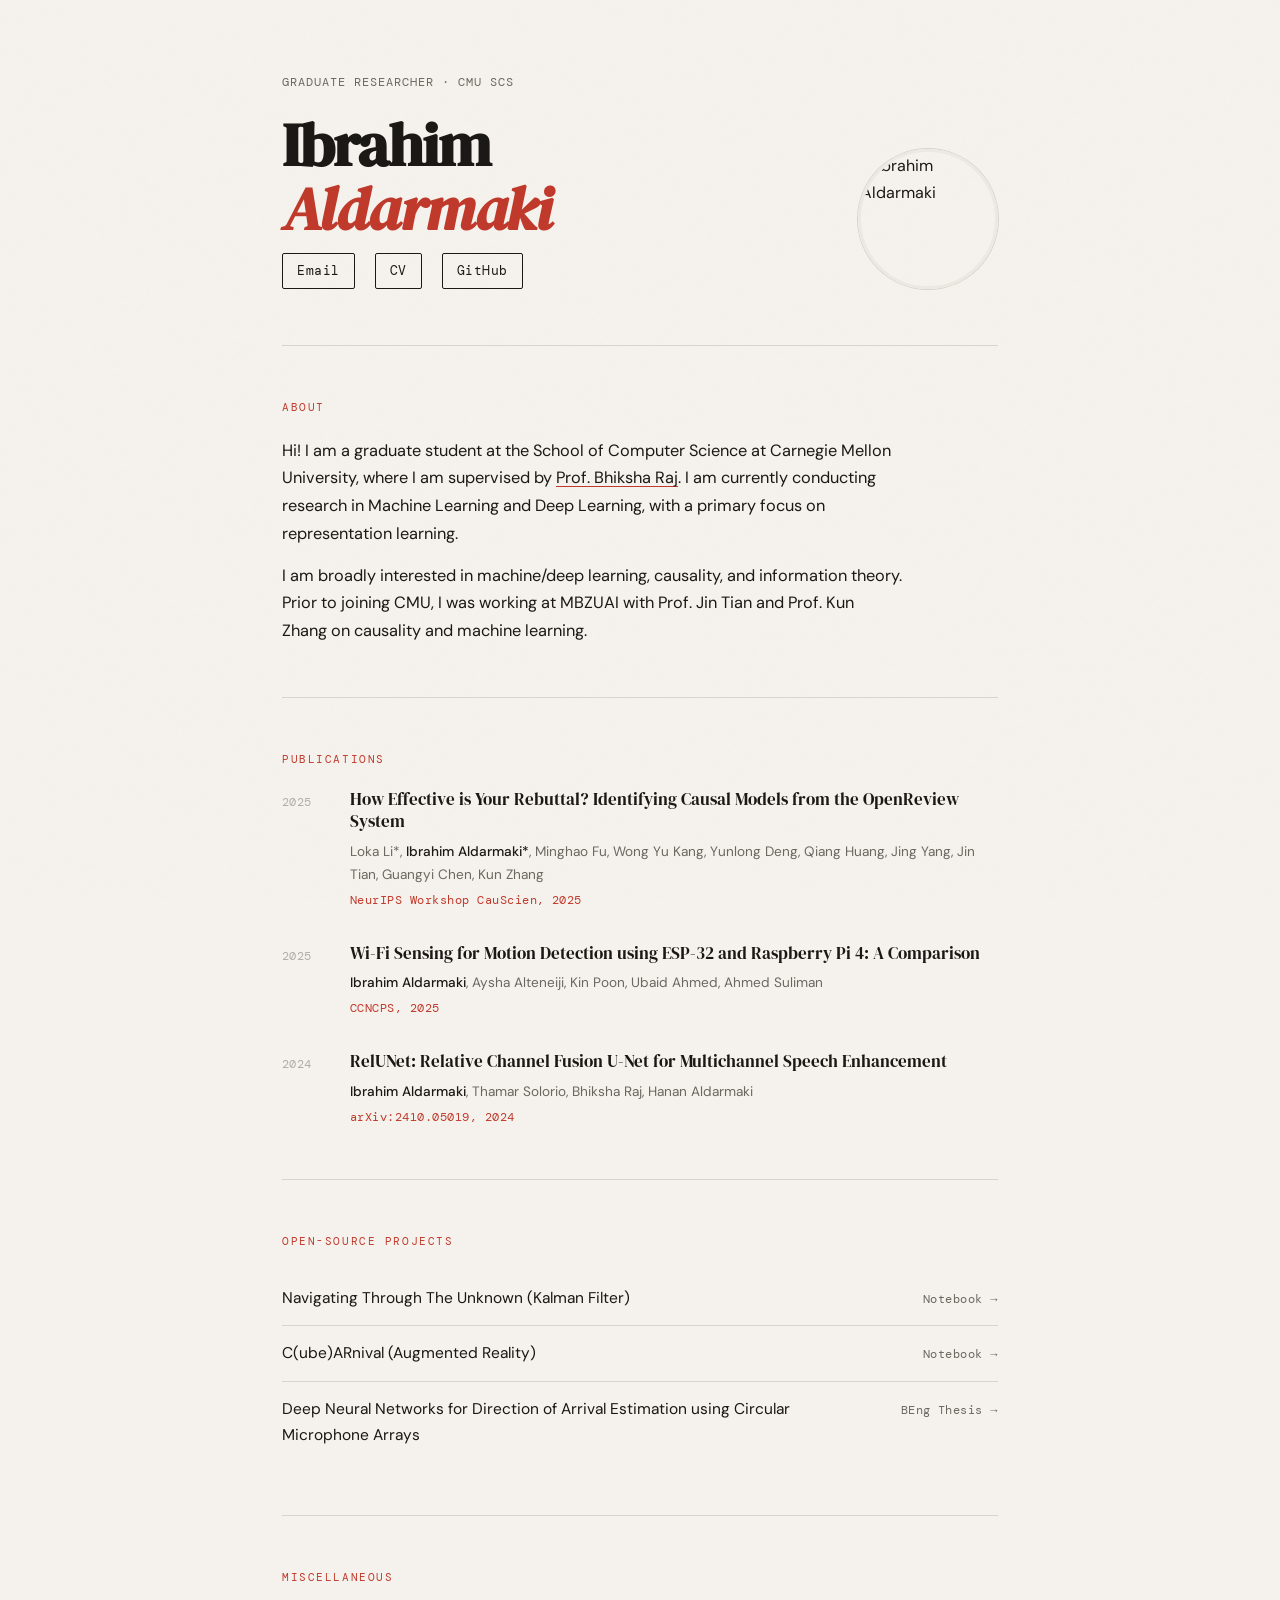
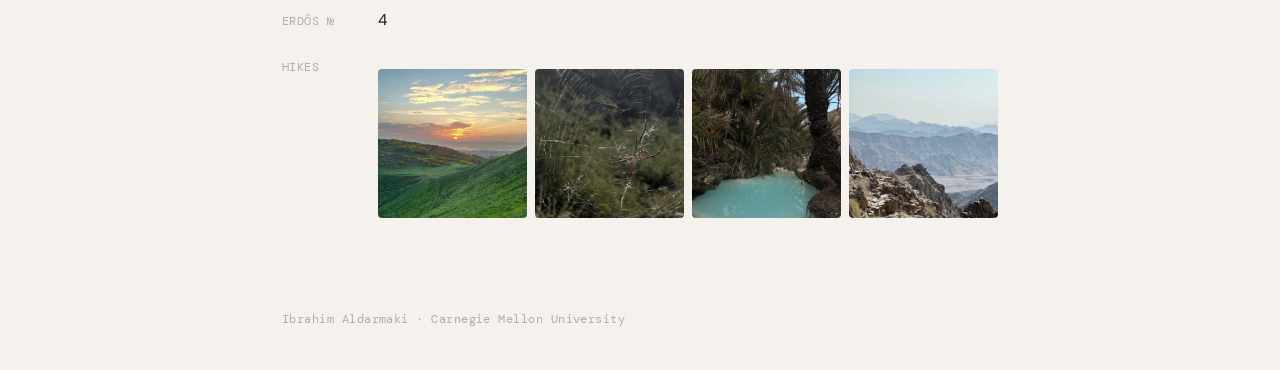
==== index.html @ c73aeee2 "Create index.html" ====
<!DOCTYPE html>
<html lang="en">
<head>
  <meta charset="UTF-8">
  <meta name="viewport" content="width=device-width, initial-scale=1.0">
  <title>Ibrahim Aldarmaki — ML Researcher at CMU</title>
  <meta name="description" content="Ibrahim Aldarmaki is a graduate student at Carnegie Mellon University's School of Computer Science, researching machine learning, representation learning, and causality.">
  <meta name="keywords" content="Ibrahim Aldarmaki, CMU, Carnegie Mellon, machine learning, deep learning, representation learning, causality">
  <meta property="og:title" content="Ibrahim Aldarmaki — ML Researcher at CMU">
  <meta property="og:description" content="Graduate student at CMU SCS researching machine learning and causality.">
  <link rel="preconnect" href="https://fonts.googleapis.com">
  <link rel="preconnect" href="https://fonts.gstatic.com" crossorigin>
  <link href="https://fonts.googleapis.com/css2?family=DM+Serif+Display:ital@0;1&family=DM+Mono:wght@400;500&family=DM+Sans:wght@300;400;500&display=swap" rel="stylesheet">
  <style>
    :root {
      --ink: #1a1814;
      --ink-muted: #6b6760;
      --ink-faint: #b0ada8;
      --paper: #f5f2ed;
      --paper-warm: #ede9e2;
      --accent: #c0392b;
      --accent-soft: #e8d5d3;
      --rule: #d8d4ce;
      --serif: 'DM Serif Display', Georgia, serif;
      --sans: 'DM Sans', sans-serif;
      --mono: 'DM Mono', monospace;
    }

    *, *::before, *::after { box-sizing: border-box; margin: 0; padding: 0; }

    html { scroll-behavior: smooth; }

    body {
      background: var(--paper);
      color: var(--ink);
      font-family: var(--sans);
      font-size: 16px;
      line-height: 1.7;
      min-height: 100vh;
    }

    /* Grain overlay */
    body::before {
      content: '';
      position: fixed;
      inset: 0;
      background-image: url("data:image/svg+xml,%3Csvg viewBox='0 0 256 256' xmlns='http://www.w3.org/2000/svg'%3E%3Cfilter id='noise'%3E%3CfeTurbulence type='fractalNoise' baseFrequency='0.9' numOctaves='4' stitchTiles='stitch'/%3E%3C/filter%3E%3Crect width='100%25' height='100%25' filter='url(%23noise)' opacity='0.04'/%3E%3C/svg%3E");
      pointer-events: none;
      z-index: 999;
      opacity: 0.4;
    }

    /* Layout */
    .page {
      max-width: 780px;
      margin: 0 auto;
      padding: 0 32px;
    }

    /* Header */
    header {
      padding: 72px 0 56px;
      display: grid;
      grid-template-columns: 1fr auto;
      gap: 48px;
      align-items: end;
      border-bottom: 1px solid var(--rule);
      animation: fadeUp 0.7s ease both;
    }

    .header-text {}

    .name {
      font-family: var(--serif);
      font-size: clamp(2.6rem, 5vw, 3.8rem);
      line-height: 1.05;
      letter-spacing: -0.02em;
      color: var(--ink);
      margin-bottom: 12px;
    }

    .name em {
      font-style: italic;
      color: var(--accent);
    }

    .tagline {
      font-family: var(--mono);
      font-size: 0.78rem;
      color: var(--ink-muted);
      letter-spacing: 0.08em;
      text-transform: uppercase;
      margin-bottom: 20px;
    }

    .header-links {
      display: flex;
      gap: 20px;
      flex-wrap: wrap;
    }

    .header-links a {
      font-family: var(--mono);
      font-size: 0.8rem;
      color: var(--ink);
      text-decoration: none;
      letter-spacing: 0.04em;
      padding: 6px 14px;
      border: 1px solid var(--ink);
      border-radius: 2px;
      transition: background 0.18s, color 0.18s;
    }

    .header-links a:hover {
      background: var(--ink);
      color: var(--paper);
    }

    .avatar-wrap {
      width: 140px;
      flex-shrink: 0;
    }

    .avatar-wrap img {
      width: 140px;
      height: 140px;
      object-fit: cover;
      border-radius: 50%;
      filter: grayscale(15%);
      border: 3px solid var(--paper-warm);
      box-shadow: 0 0 0 1px var(--rule);
      display: block;
    }

    /* Sections */
    section {
      padding: 52px 0;
      border-bottom: 1px solid var(--rule);
      animation: fadeUp 0.7s ease both;
    }

    section:last-of-type { border-bottom: none; }

    .section-label {
      font-family: var(--mono);
      font-size: 0.7rem;
      letter-spacing: 0.14em;
      text-transform: uppercase;
      color: var(--accent);
      margin-bottom: 20px;
    }

    /* About */
    .about-text {
      font-size: 1.02rem;
      color: var(--ink);
      max-width: 620px;
    }

    .about-text p { margin-bottom: 14px; }
    .about-text p:last-child { margin-bottom: 0; }

    .about-text a {
      color: var(--ink);
      text-decoration: underline;
      text-decoration-color: var(--accent);
      text-underline-offset: 3px;
      transition: color 0.15s;
    }
    .about-text a:hover { color: var(--accent); }

    /* Publications */
    .pub-list { display: flex; flex-direction: column; gap: 32px; }

    .pub {
      display: grid;
      grid-template-columns: 48px 1fr;
      gap: 0 20px;
    }

    .pub-year {
      font-family: var(--mono);
      font-size: 0.72rem;
      color: var(--ink-faint);
      padding-top: 4px;
      letter-spacing: 0.04em;
    }

    .pub-body {}

    .pub-title {
      font-family: var(--serif);
      font-size: 1.05rem;
      line-height: 1.35;
      color: var(--ink);
      margin-bottom: 6px;
    }

    .pub-authors {
      font-size: 0.85rem;
      color: var(--ink-muted);
      margin-bottom: 4px;
    }

    .pub-authors strong {
      color: var(--ink);
      font-weight: 500;
    }

    .pub-venue {
      font-family: var(--mono);
      font-size: 0.75rem;
      color: var(--accent);
      letter-spacing: 0.04em;
    }

    /* Projects */
    .project-list { display: flex; flex-direction: column; gap: 0; }

    .project-item {
      display: flex;
      justify-content: space-between;
      align-items: baseline;
      gap: 24px;
      padding: 14px 0;
      border-bottom: 1px solid var(--rule);
    }

    .project-item:last-child { border-bottom: none; }

    .project-name {
      font-size: 0.97rem;
      color: var(--ink);
    }

    .project-link {
      font-family: var(--mono);
      font-size: 0.75rem;
      color: var(--ink-muted);
      text-decoration: none;
      letter-spacing: 0.04em;
      white-space: nowrap;
      transition: color 0.15s;
    }

    .project-link:hover { color: var(--accent); }

    /* Misc */
    .misc-body {
      display: flex;
      flex-direction: column;
      gap: 24px;
    }

    .misc-item {
      display: flex;
      gap: 16px;
      align-items: baseline;
    }

    .misc-key {
      font-family: var(--mono);
      font-size: 0.75rem;
      color: var(--ink-faint);
      letter-spacing: 0.04em;
      text-transform: uppercase;
      min-width: 80px;
      flex-shrink: 0;
    }

    .misc-val {
      font-size: 0.97rem;
      color: var(--ink);
    }

    /* Hike photos */
    .hike-grid {
      display: grid;
      grid-template-columns: repeat(4, 1fr);
      gap: 8px;
      margin-top: 12px;
    }

    .hike-grid img {
      width: 100%;
      aspect-ratio: 1;
      object-fit: cover;
      border-radius: 4px;
      filter: grayscale(20%);
      transition: filter 0.25s, transform 0.25s;
    }

    .hike-grid img:hover {
      filter: grayscale(0%);
      transform: scale(1.03);
    }

    /* Footer */
    footer {
      padding: 40px 0;
      font-family: var(--mono);
      font-size: 0.72rem;
      color: var(--ink-faint);
      letter-spacing: 0.04em;
    }

    /* Animation */
    @keyframes fadeUp {
      from { opacity: 0; transform: translateY(18px); }
      to   { opacity: 1; transform: translateY(0); }
    }

    section:nth-child(2) { animation-delay: 0.05s; }
    section:nth-child(3) { animation-delay: 0.1s; }
    section:nth-child(4) { animation-delay: 0.15s; }
    section:nth-child(5) { animation-delay: 0.2s; }

    @media (max-width: 560px) {
      header { grid-template-columns: 1fr; gap: 28px; }
      .avatar-wrap { order: -1; }
      .avatar-wrap img { width: 100px; height: 100px; }
      .hike-grid { grid-template-columns: repeat(2, 1fr); }
      .pub { grid-template-columns: 1fr; }
      .pub-year { margin-bottom: 4px; }
    }
  </style>
</head>
<body>
  <div class="page">

    <header>
      <div class="header-text">
        <p class="tagline">Graduate Researcher · CMU SCS</p>
        <h1 class="name">Ibrahim<br><em>Aldarmaki</em></h1>
        <nav class="header-links">
          <a href="mailto:ibrahim.m.aldarmaki@outlook.com">Email</a>
          <a href="files/CV_Ibrahim_Aldarmaki.pdf">CV</a>
          <a href="https://github.com/i-aldarmaki">GitHub</a>
        </nav>
      </div>
      <div class="avatar-wrap">
        <img src="https://github.com/i-aldarmaki/personal_website/assets/139388233/578ae050-a75a-4e30-b461-1c596d8584a2" alt="Ibrahim Aldarmaki">
      </div>
    </header>

    <section>
      <p class="section-label">About</p>
      <div class="about-text">
        <p>Hi! I am a graduate student at the School of Computer Science at Carnegie Mellon University, where I am supervised by <a href="https://cmu-mlsp.github.io/team/bhiksha_raj">Prof. Bhiksha Raj</a>. I am currently conducting research in Machine Learning and Deep Learning, with a primary focus on representation learning.</p>
        <p>I am broadly interested in machine/deep learning, causality, and information theory. Prior to joining CMU, I was working at MBZUAI with Prof. Jin Tian and Prof. Kun Zhang on causality and machine learning.</p>
      </div>
    </section>

    <section>
      <p class="section-label">Publications</p>
      <div class="pub-list">

        <div class="pub">
          <span class="pub-year">2025</span>
          <div class="pub-body">
            <p class="pub-title">How Effective is Your Rebuttal? Identifying Causal Models from the OpenReview System</p>
            <p class="pub-authors">Loka Li*, <strong>Ibrahim Aldarmaki*</strong>, Minghao Fu, Wong Yu Kang, Yunlong Deng, Qiang Huang, Jing Yang, Jin Tian, Guangyi Chen, Kun Zhang</p>
            <p class="pub-venue">NeurIPS Workshop CauScien, 2025</p>
          </div>
        </div>

        <div class="pub">
          <span class="pub-year">2025</span>
          <div class="pub-body">
            <p class="pub-title">Wi-Fi Sensing for Motion Detection using ESP-32 and Raspberry Pi 4: A Comparison</p>
            <p class="pub-authors"><strong>Ibrahim Aldarmaki</strong>, Aysha Alteneiji, Kin Poon, Ubaid Ahmed, Ahmed Suliman</p>
            <p class="pub-venue">CCNCPS, 2025</p>
          </div>
        </div>

        <div class="pub">
          <span class="pub-year">2024</span>
          <div class="pub-body">
            <p class="pub-title">RelUNet: Relative Channel Fusion U-Net for Multichannel Speech Enhancement</p>
            <p class="pub-authors"><strong>Ibrahim Aldarmaki</strong>, Thamar Solorio, Bhiksha Raj, Hanan Aldarmaki</p>
            <p class="pub-venue">arXiv:2410.05019, 2024</p>
          </div>
        </div>

      </div>
    </section>

    <section>
      <p class="section-label">Open-Source Projects</p>
      <div class="project-list">
        <div class="project-item">
          <span class="project-name">Navigating Through The Unknown (Kalman Filter)</span>
          <a class="project-link" href="https://github.com/i-aldarmaki/Navigating-Through-the-Unknown/blob/main/Navigating_Through_The_Unknown.ipynb">Notebook →</a>
        </div>
        <div class="project-item">
          <span class="project-name">C(ube)ARnival (Augmented Reality)</span>
          <a class="project-link" href="https://github.com/i-aldarmaki/CubeARnival/blob/main/CubeARnival_chessboard.ipynb">Notebook →</a>
        </div>
        <div class="project-item">
          <span class="project-name">Deep Neural Networks for Direction of Arrival Estimation using Circular Microphone Arrays</span>
          <a class="project-link" href="files/BEng_Thesis_Ibrahim_Aldarmaki.pdf">BEng Thesis →</a>
        </div>
      </div>
    </section>

    <section>
      <p class="section-label">Miscellaneous</p>
      <div class="misc-body">
        <div class="misc-item">
          <span class="misc-key">Erdős №</span>
          <span class="misc-val">4</span>
        </div>
        <div class="misc-item" style="align-items: flex-start;">
          <span class="misc-key">Hikes</span>
          <div class="hike-grid" style="flex:1">
            <img src="files/images/hike_4.jpg" alt="Hike photo">
            <img src="files/images/hike_3.jpg" alt="Hike photo">
            <img src="files/images/hike_2.jpg" alt="Hike photo">
            <img src="files/images/hike_1.jpg" alt="Hike photo">
          </div>
        </div>
      </div>
    </section>

    <footer>
      Ibrahim Aldarmaki · Carnegie Mellon University
    </footer>

  </div>
</body>
</html>
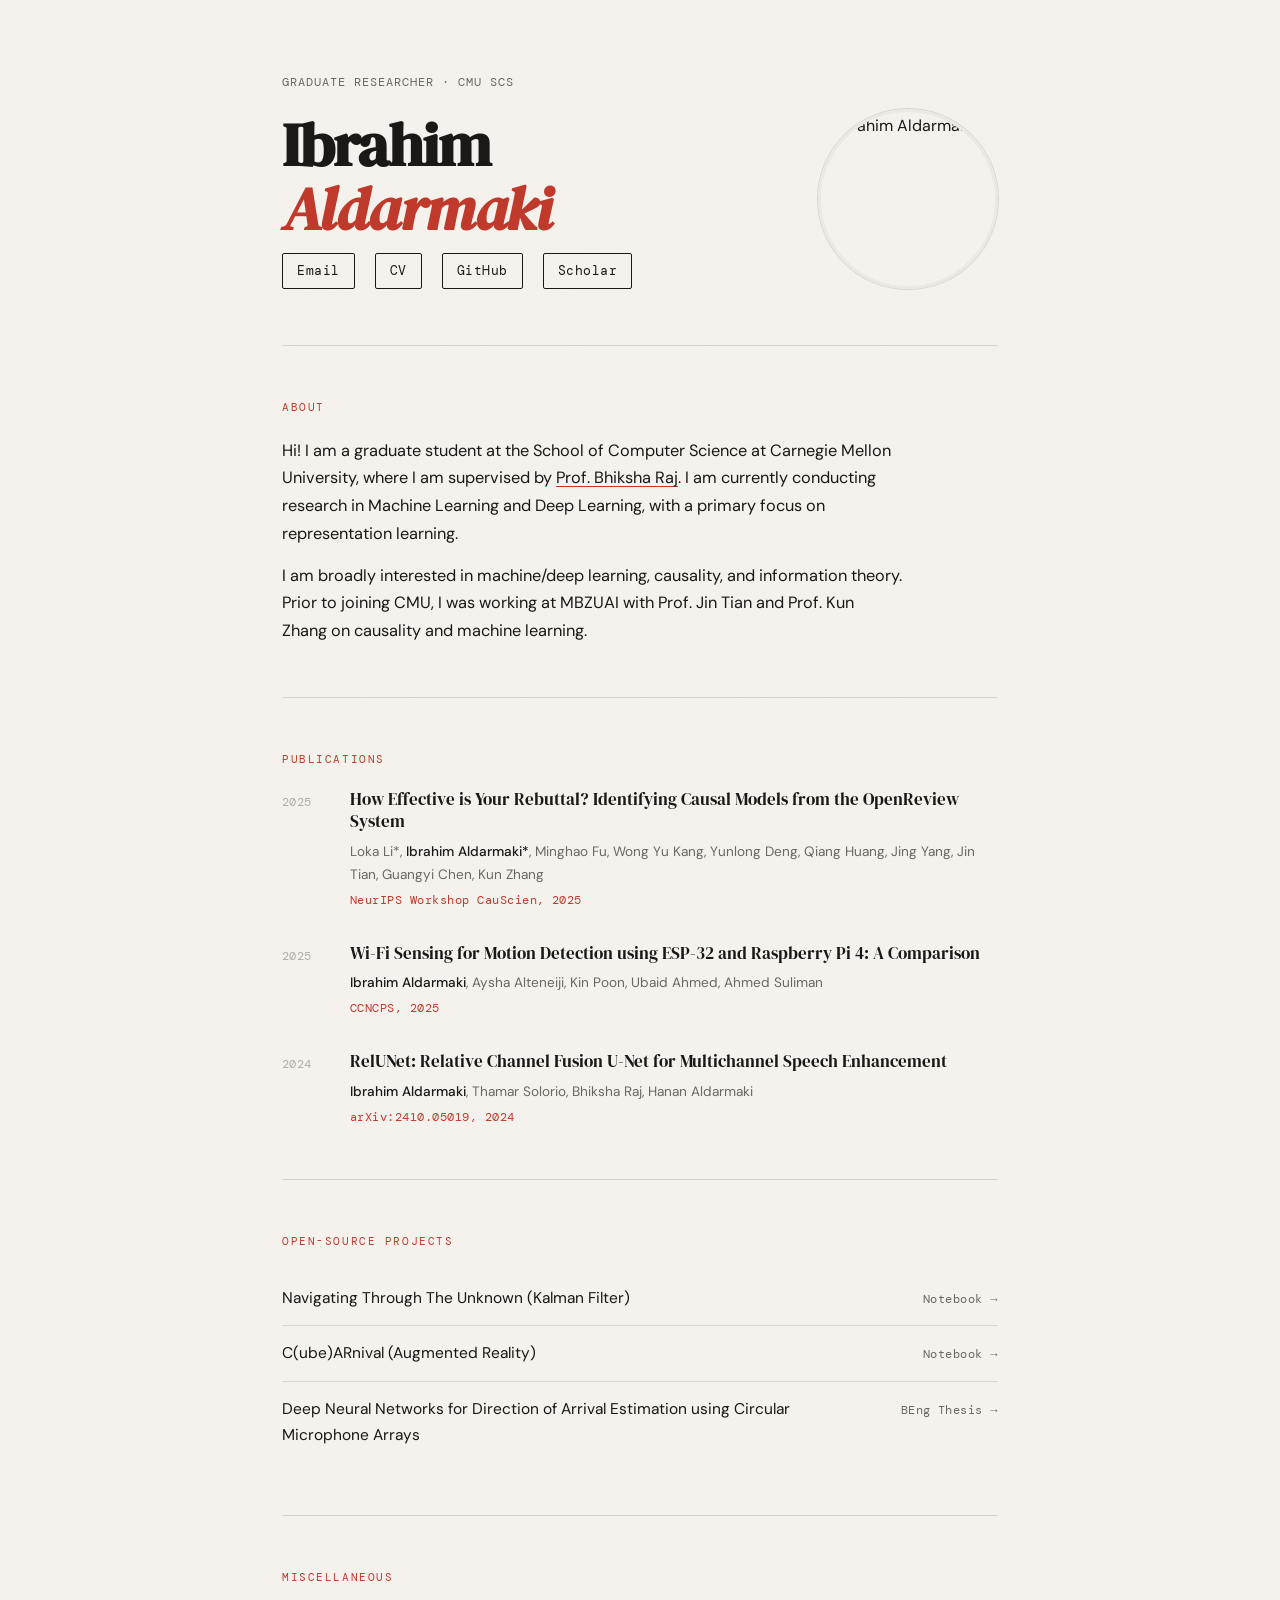
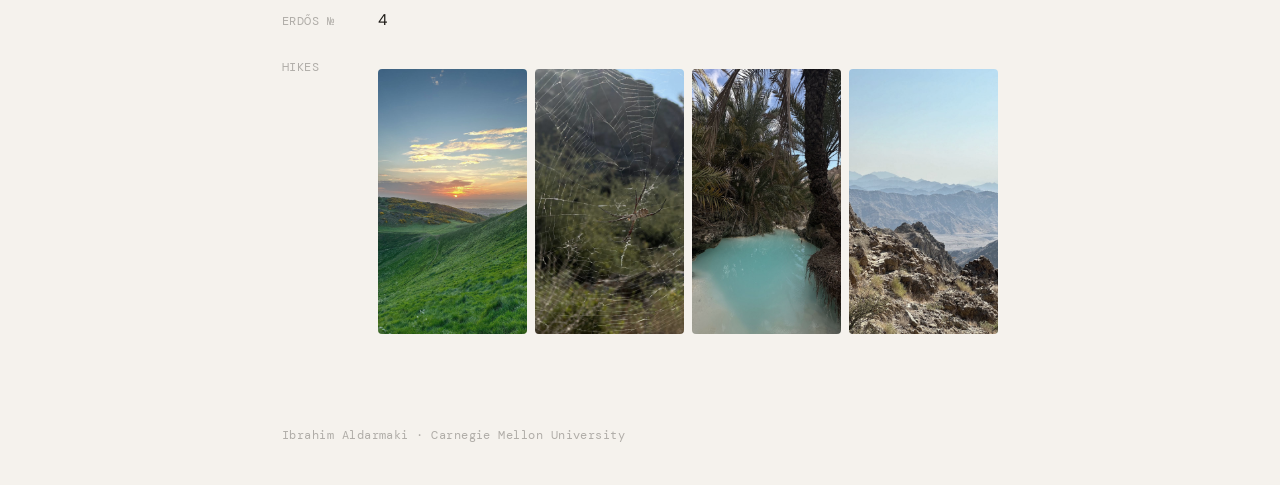
==== commit 6aa00f29: "Update index.html" ====
--- a/index.html
+++ b/index.html
@@ -117,13 +117,13 @@
     }
 
     .avatar-wrap {
-      width: 140px;
+      width: 180px;
       flex-shrink: 0;
     }
 
     .avatar-wrap img {
-      width: 140px;
-      height: 140px;
+      width: 180px;
+      height: 180px;
       object-fit: cover;
       border-radius: 50%;
       filter: grayscale(15%);
@@ -283,7 +283,7 @@
 
     .hike-grid img {
       width: 100%;
-      aspect-ratio: 1;
+      aspect-ratio: 9 / 16;
       object-fit: cover;
       border-radius: 4px;
       filter: grayscale(20%);
@@ -318,7 +318,7 @@
     @media (max-width: 560px) {
       header { grid-template-columns: 1fr; gap: 28px; }
       .avatar-wrap { order: -1; }
-      .avatar-wrap img { width: 100px; height: 100px; }
+      .avatar-wrap img { width: 120px; height: 120px; }
       .hike-grid { grid-template-columns: repeat(2, 1fr); }
       .pub { grid-template-columns: 1fr; }
       .pub-year { margin-bottom: 4px; }
@@ -336,6 +336,7 @@
           <a href="mailto:ibrahim.m.aldarmaki@outlook.com">Email</a>
           <a href="files/CV_Ibrahim_Aldarmaki.pdf">CV</a>
           <a href="https://github.com/i-aldarmaki">GitHub</a>
+          <a href="https://scholar.google.com/citations?user=i-aldarmaki" target="_blank">Scholar</a>
         </nav>
       </div>
       <div class="avatar-wrap">
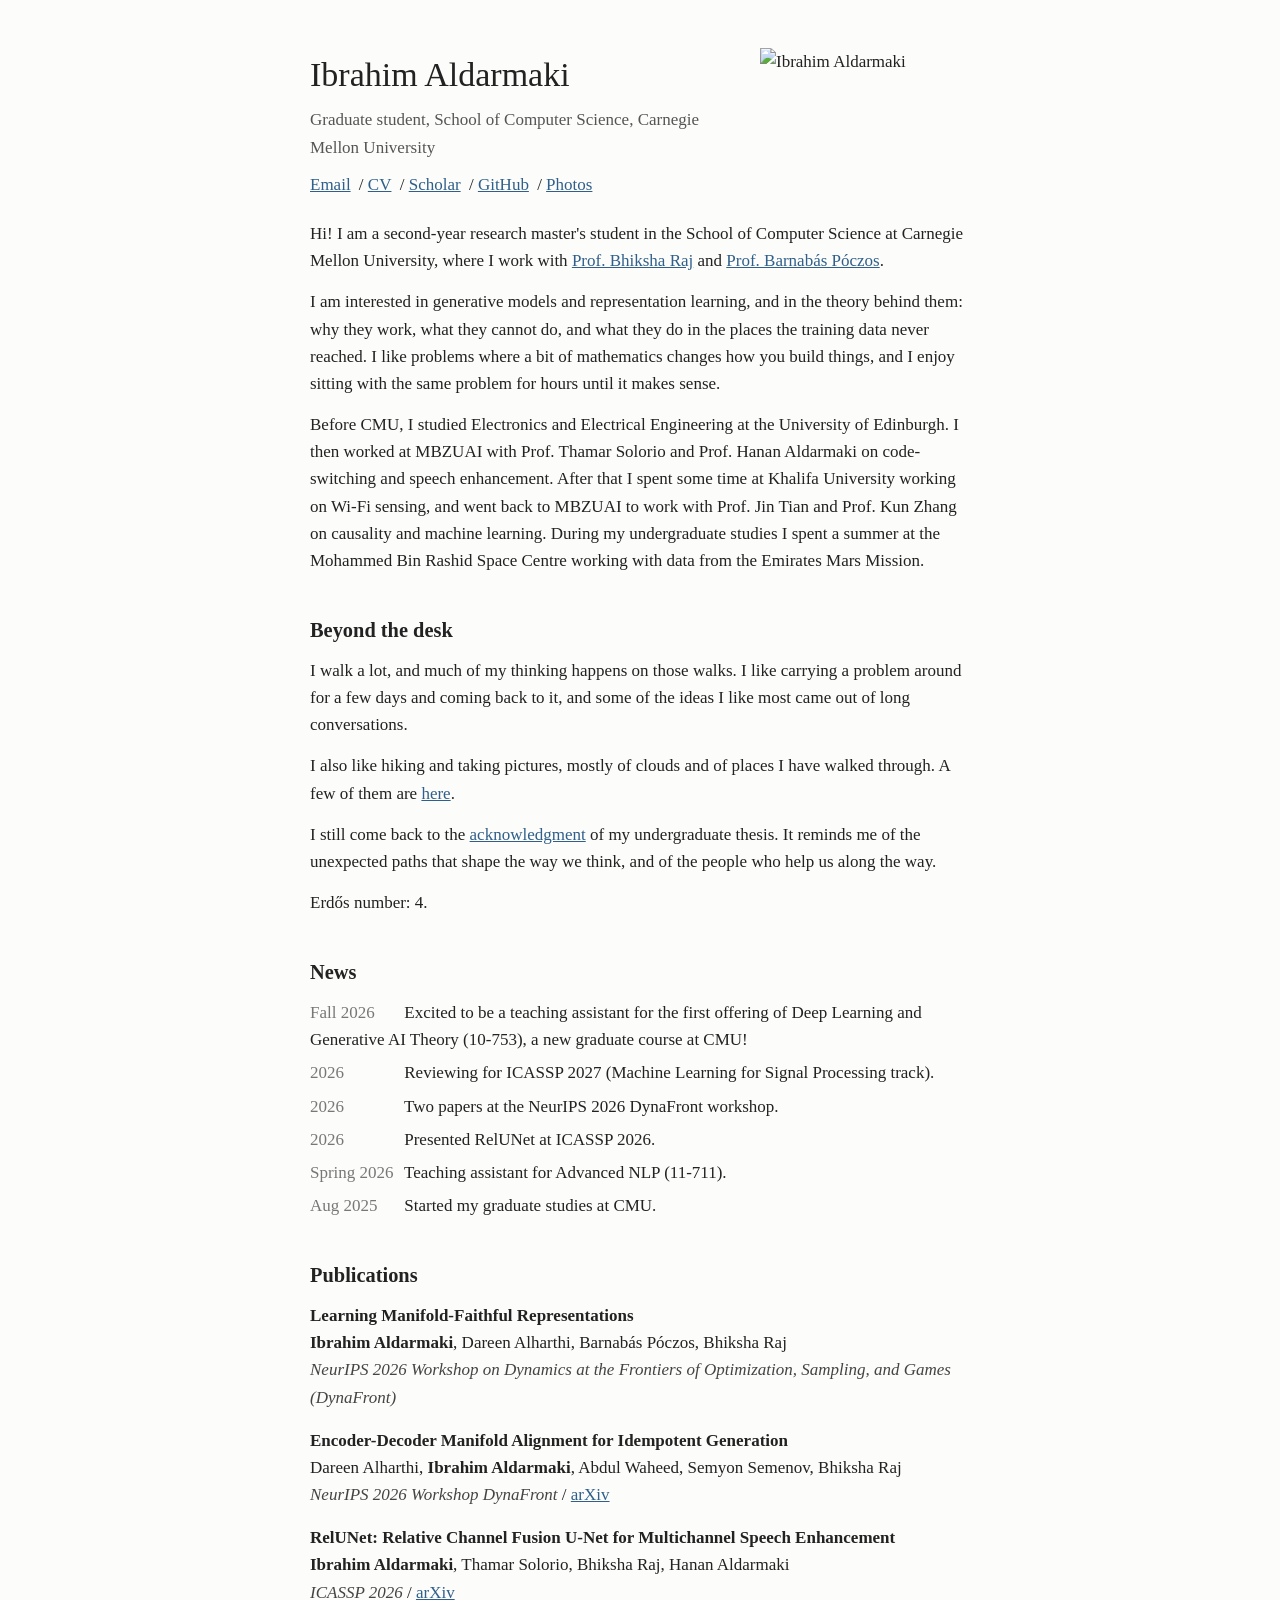
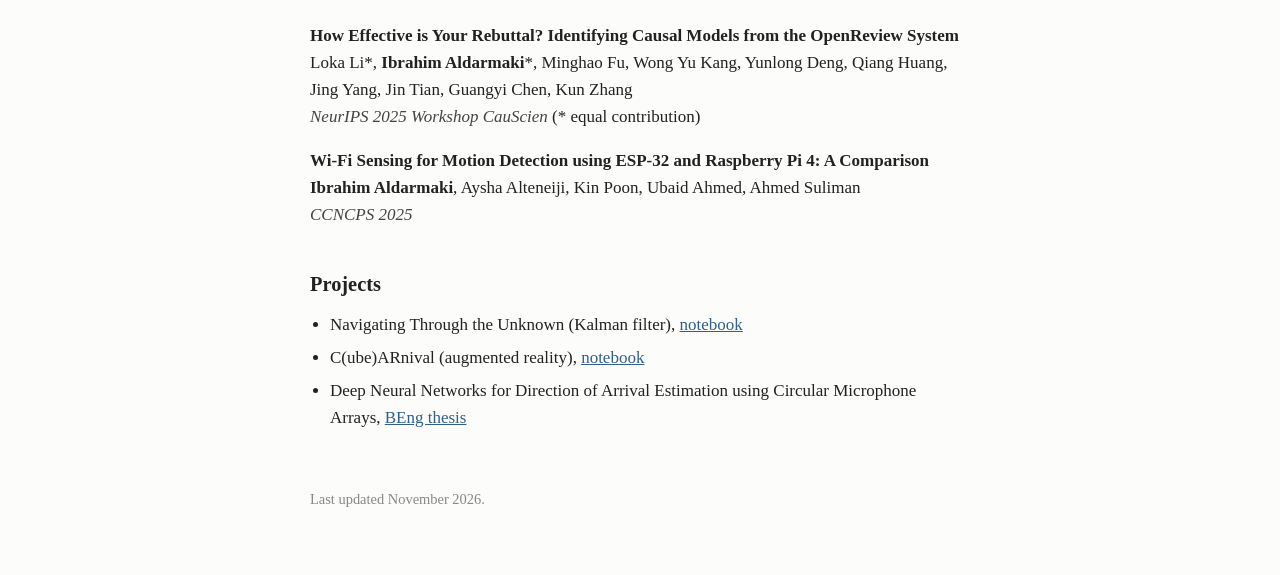
==== commit fd6b48f2: "Add files via upload" ====
--- a/index.html
+++ b/index.html
@@ -3,430 +3,117 @@
 <head>
   <meta charset="UTF-8">
   <meta name="viewport" content="width=device-width, initial-scale=1.0">
-  <title>Ibrahim Aldarmaki — ML Researcher at CMU</title>
-  <meta name="description" content="Ibrahim Aldarmaki is a graduate student at Carnegie Mellon University's School of Computer Science, researching machine learning, representation learning, and causality.">
-  <meta name="keywords" content="Ibrahim Aldarmaki, CMU, Carnegie Mellon, machine learning, deep learning, representation learning, causality">
-  <meta property="og:title" content="Ibrahim Aldarmaki — ML Researcher at CMU">
-  <meta property="og:description" content="Graduate student at CMU SCS researching machine learning and causality.">
-  <link rel="preconnect" href="https://fonts.googleapis.com">
-  <link rel="preconnect" href="https://fonts.gstatic.com" crossorigin>
-  <link href="https://fonts.googleapis.com/css2?family=DM+Serif+Display:ital@0;1&family=DM+Mono:wght@400;500&family=DM+Sans:wght@300;400;500&display=swap" rel="stylesheet">
-  <style>
-    :root {
-      --ink: #1a1814;
-      --ink-muted: #6b6760;
-      --ink-faint: #b0ada8;
-      --paper: #f5f2ed;
-      --paper-warm: #ede9e2;
-      --accent: #c0392b;
-      --accent-soft: #e8d5d3;
-      --rule: #d8d4ce;
-      --serif: 'DM Serif Display', Georgia, serif;
-      --sans: 'DM Sans', sans-serif;
-      --mono: 'DM Mono', monospace;
-    }
-
-    *, *::before, *::after { box-sizing: border-box; margin: 0; padding: 0; }
-
-    html { scroll-behavior: smooth; }
-
-    body {
-      background: var(--paper);
-      color: var(--ink);
-      font-family: var(--sans);
-      font-size: 16px;
-      line-height: 1.7;
-      min-height: 100vh;
-    }
-
-    /* Grain overlay */
-    body::before {
-      content: '';
-      position: fixed;
-      inset: 0;
-      background-image: url("data:image/svg+xml,%3Csvg viewBox='0 0 256 256' xmlns='http://www.w3.org/2000/svg'%3E%3Cfilter id='noise'%3E%3CfeTurbulence type='fractalNoise' baseFrequency='0.9' numOctaves='4' stitchTiles='stitch'/%3E%3C/filter%3E%3Crect width='100%25' height='100%25' filter='url(%23noise)' opacity='0.04'/%3E%3C/svg%3E");
-      pointer-events: none;
-      z-index: 999;
-      opacity: 0.4;
-    }
-
-    /* Layout */
-    .page {
-      max-width: 780px;
-      margin: 0 auto;
-      padding: 0 32px;
-    }
-
-    /* Header */
-    header {
-      padding: 72px 0 56px;
-      display: grid;
-      grid-template-columns: 1fr auto;
-      gap: 48px;
-      align-items: end;
-      border-bottom: 1px solid var(--rule);
-      animation: fadeUp 0.7s ease both;
-    }
-
-    .header-text {}
-
-    .name {
-      font-family: var(--serif);
-      font-size: clamp(2.6rem, 5vw, 3.8rem);
-      line-height: 1.05;
-      letter-spacing: -0.02em;
-      color: var(--ink);
-      margin-bottom: 12px;
-    }
-
-    .name em {
-      font-style: italic;
-      color: var(--accent);
-    }
-
-    .tagline {
-      font-family: var(--mono);
-      font-size: 0.78rem;
-      color: var(--ink-muted);
-      letter-spacing: 0.08em;
-      text-transform: uppercase;
-      margin-bottom: 20px;
-    }
-
-    .header-links {
-      display: flex;
-      gap: 20px;
-      flex-wrap: wrap;
-    }
-
-    .header-links a {
-      font-family: var(--mono);
-      font-size: 0.8rem;
-      color: var(--ink);
-      text-decoration: none;
-      letter-spacing: 0.04em;
-      padding: 6px 14px;
-      border: 1px solid var(--ink);
-      border-radius: 2px;
-      transition: background 0.18s, color 0.18s;
-    }
-
-    .header-links a:hover {
-      background: var(--ink);
-      color: var(--paper);
-    }
-
-    .avatar-wrap {
-      width: 180px;
-      flex-shrink: 0;
-    }
-
-    .avatar-wrap img {
-      width: 180px;
-      height: 180px;
-      object-fit: cover;
-      border-radius: 50%;
-      filter: grayscale(15%);
-      border: 3px solid var(--paper-warm);
-      box-shadow: 0 0 0 1px var(--rule);
-      display: block;
-    }
-
-    /* Sections */
-    section {
-      padding: 52px 0;
-      border-bottom: 1px solid var(--rule);
-      animation: fadeUp 0.7s ease both;
-    }
-
-    section:last-of-type { border-bottom: none; }
-
-    .section-label {
-      font-family: var(--mono);
-      font-size: 0.7rem;
-      letter-spacing: 0.14em;
-      text-transform: uppercase;
-      color: var(--accent);
-      margin-bottom: 20px;
-    }
-
-    /* About */
-    .about-text {
-      font-size: 1.02rem;
-      color: var(--ink);
-      max-width: 620px;
-    }
-
-    .about-text p { margin-bottom: 14px; }
-    .about-text p:last-child { margin-bottom: 0; }
-
-    .about-text a {
-      color: var(--ink);
-      text-decoration: underline;
-      text-decoration-color: var(--accent);
-      text-underline-offset: 3px;
-      transition: color 0.15s;
-    }
-    .about-text a:hover { color: var(--accent); }
-
-    /* Publications */
-    .pub-list { display: flex; flex-direction: column; gap: 32px; }
-
-    .pub {
-      display: grid;
-      grid-template-columns: 48px 1fr;
-      gap: 0 20px;
-    }
-
-    .pub-year {
-      font-family: var(--mono);
-      font-size: 0.72rem;
-      color: var(--ink-faint);
-      padding-top: 4px;
-      letter-spacing: 0.04em;
-    }
-
-    .pub-body {}
-
-    .pub-title {
-      font-family: var(--serif);
-      font-size: 1.05rem;
-      line-height: 1.35;
-      color: var(--ink);
-      margin-bottom: 6px;
-    }
-
-    .pub-authors {
-      font-size: 0.85rem;
-      color: var(--ink-muted);
-      margin-bottom: 4px;
-    }
-
-    .pub-authors strong {
-      color: var(--ink);
-      font-weight: 500;
-    }
-
-    .pub-venue {
-      font-family: var(--mono);
-      font-size: 0.75rem;
-      color: var(--accent);
-      letter-spacing: 0.04em;
-    }
-
-    /* Projects */
-    .project-list { display: flex; flex-direction: column; gap: 0; }
-
-    .project-item {
-      display: flex;
-      justify-content: space-between;
-      align-items: baseline;
-      gap: 24px;
-      padding: 14px 0;
-      border-bottom: 1px solid var(--rule);
-    }
-
-    .project-item:last-child { border-bottom: none; }
-
-    .project-name {
-      font-size: 0.97rem;
-      color: var(--ink);
-    }
-
-    .project-link {
-      font-family: var(--mono);
-      font-size: 0.75rem;
-      color: var(--ink-muted);
-      text-decoration: none;
-      letter-spacing: 0.04em;
-      white-space: nowrap;
-      transition: color 0.15s;
-    }
-
-    .project-link:hover { color: var(--accent); }
-
-    /* Misc */
-    .misc-body {
-      display: flex;
-      flex-direction: column;
-      gap: 24px;
-    }
-
-    .misc-item {
-      display: flex;
-      gap: 16px;
-      align-items: baseline;
-    }
-
-    .misc-key {
-      font-family: var(--mono);
-      font-size: 0.75rem;
-      color: var(--ink-faint);
-      letter-spacing: 0.04em;
-      text-transform: uppercase;
-      min-width: 80px;
-      flex-shrink: 0;
-    }
-
-    .misc-val {
-      font-size: 0.97rem;
-      color: var(--ink);
-    }
-
-    /* Hike photos */
-    .hike-grid {
-      display: grid;
-      grid-template-columns: repeat(4, 1fr);
-      gap: 8px;
-      margin-top: 12px;
-    }
-
-    .hike-grid img {
-      width: 100%;
-      aspect-ratio: 9 / 16;
-      object-fit: cover;
-      border-radius: 4px;
-      filter: grayscale(20%);
-      transition: filter 0.25s, transform 0.25s;
-    }
-
-    .hike-grid img:hover {
-      filter: grayscale(0%);
-      transform: scale(1.03);
-    }
-
-    /* Footer */
-    footer {
-      padding: 40px 0;
-      font-family: var(--mono);
-      font-size: 0.72rem;
-      color: var(--ink-faint);
-      letter-spacing: 0.04em;
-    }
-
-    /* Animation */
-    @keyframes fadeUp {
-      from { opacity: 0; transform: translateY(18px); }
-      to   { opacity: 1; transform: translateY(0); }
-    }
-
-    section:nth-child(2) { animation-delay: 0.05s; }
-    section:nth-child(3) { animation-delay: 0.1s; }
-    section:nth-child(4) { animation-delay: 0.15s; }
-    section:nth-child(5) { animation-delay: 0.2s; }
-
-    @media (max-width: 560px) {
-      header { grid-template-columns: 1fr; gap: 28px; }
-      .avatar-wrap { order: -1; }
-      .avatar-wrap img { width: 120px; height: 120px; }
-      .hike-grid { grid-template-columns: repeat(2, 1fr); }
-      .pub { grid-template-columns: 1fr; }
-      .pub-year { margin-bottom: 4px; }
-    }
-  </style>
+  <title>Ibrahim Aldarmaki</title>
+  <meta name="description" content="Ibrahim Aldarmaki, graduate student at Carnegie Mellon University working on generative models and representation learning.">
+  <link rel="stylesheet" href="style.css">
 </head>
 <body>
-  <div class="page">
+<main>
 
-    <header>
-      <div class="header-text">
-        <p class="tagline">Graduate Researcher · CMU SCS</p>
-        <h1 class="name">Ibrahim<br><em>Aldarmaki</em></h1>
-        <nav class="header-links">
-          <a href="mailto:ibrahim.m.aldarmaki@outlook.com">Email</a>
-          <a href="files/CV_Ibrahim_Aldarmaki.pdf">CV</a>
-          <a href="https://github.com/i-aldarmaki">GitHub</a>
-          <a href="https://scholar.google.com/citations?user=i-aldarmaki" target="_blank">Scholar</a>
-        </nav>
-      </div>
-      <div class="avatar-wrap">
-        <img src="https://github.com/i-aldarmaki/personal_website/assets/139388233/578ae050-a75a-4e30-b461-1c596d8584a2" alt="Ibrahim Aldarmaki">
-      </div>
-    </header>
+  <div class="top">
+    <div class="text">
+      <h1>Ibrahim Aldarmaki</h1>
+      <p class="subtitle">Graduate student, School of Computer Science, Carnegie Mellon University</p>
+      <p class="links">
+        <a href="mailto:ibrahim.m.aldarmaki@outlook.com">Email</a> /
+        <a href="files/CV_Ibrahim_Aldarmaki.pdf">CV</a> /
+        <a href="https://scholar.google.com/citations?user=7NfHXYwAAAAJ&amp;hl=en">Scholar</a> /
+        <a href="https://github.com/ialdarmaki">GitHub</a> /
+        <a href="photos.html">Photos</a>
+      </p>
+    </div>
+    <img class="me" src="files/images/profile.png" alt="Ibrahim Aldarmaki">
+  </div>
 
-    <section>
-      <p class="section-label">About</p>
-      <div class="about-text">
-        <p>Hi! I am a graduate student at the School of Computer Science at Carnegie Mellon University, where I am supervised by <a href="https://cmu-mlsp.github.io/team/bhiksha_raj">Prof. Bhiksha Raj</a>. I am currently conducting research in Machine Learning and Deep Learning, with a primary focus on representation learning.</p>
-        <p>I am broadly interested in machine/deep learning, causality, and information theory. Prior to joining CMU, I was working at MBZUAI with Prof. Jin Tian and Prof. Kun Zhang on causality and machine learning.</p>
-      </div>
-    </section>
+  <p>Hi! I am a second-year research master's student in the School of Computer Science at
+  Carnegie Mellon University, where I work with
+  <a href="https://cmu-mlsp.github.io/team/bhiksha_raj">Prof. Bhiksha Raj</a> and
+  <a href="https://www.cs.cmu.edu/~bapoczos/">Prof. Barnab&aacute;s P&oacute;czos</a>.</p>
 
-    <section>
-      <p class="section-label">Publications</p>
-      <div class="pub-list">
+  <p>I am interested in generative models and representation learning, and in the theory
+  behind them: why they work, what they cannot do, and what they do in the places the
+  training data never reached. I like problems where a bit of mathematics changes how you
+  build things, and I enjoy sitting with the same problem for hours until it makes sense.</p>
 
-        <div class="pub">
-          <span class="pub-year">2025</span>
-          <div class="pub-body">
-            <p class="pub-title">How Effective is Your Rebuttal? Identifying Causal Models from the OpenReview System</p>
-            <p class="pub-authors">Loka Li*, <strong>Ibrahim Aldarmaki*</strong>, Minghao Fu, Wong Yu Kang, Yunlong Deng, Qiang Huang, Jing Yang, Jin Tian, Guangyi Chen, Kun Zhang</p>
-            <p class="pub-venue">NeurIPS Workshop CauScien, 2025</p>
-          </div>
-        </div>
+  <p>Before CMU, I studied Electronics and Electrical Engineering at the University of
+  Edinburgh. I then worked at MBZUAI with Prof. Thamar Solorio and Prof. Hanan Aldarmaki on
+  code-switching and speech enhancement. After that I spent some time at Khalifa University
+  working on Wi-Fi sensing, and went back to MBZUAI to work with Prof. Jin Tian and
+  Prof. Kun Zhang on causality and machine learning. During my undergraduate studies I spent
+  a summer at the Mohammed Bin Rashid Space Centre working with data from the Emirates Mars
+  Mission.</p>
 
-        <div class="pub">
-          <span class="pub-year">2025</span>
-          <div class="pub-body">
-            <p class="pub-title">Wi-Fi Sensing for Motion Detection using ESP-32 and Raspberry Pi 4: A Comparison</p>
-            <p class="pub-authors"><strong>Ibrahim Aldarmaki</strong>, Aysha Alteneiji, Kin Poon, Ubaid Ahmed, Ahmed Suliman</p>
-            <p class="pub-venue">CCNCPS, 2025</p>
-          </div>
-        </div>
+  <h2>Beyond the desk</h2>
 
-        <div class="pub">
-          <span class="pub-year">2024</span>
-          <div class="pub-body">
-            <p class="pub-title">RelUNet: Relative Channel Fusion U-Net for Multichannel Speech Enhancement</p>
-            <p class="pub-authors"><strong>Ibrahim Aldarmaki</strong>, Thamar Solorio, Bhiksha Raj, Hanan Aldarmaki</p>
-            <p class="pub-venue">arXiv:2410.05019, 2024</p>
-          </div>
-        </div>
+  <p>I walk a lot, and much of my thinking happens on those walks. I like carrying a
+  problem around for a few days and coming back to it, and some of the ideas I like most
+  came out of long conversations.</p>
 
-      </div>
-    </section>
+  <p>I also like hiking and taking pictures, mostly of clouds and of places I have walked
+  through. A few of them are <a href="photos.html">here</a>.</p>
 
-    <section>
-      <p class="section-label">Open-Source Projects</p>
-      <div class="project-list">
-        <div class="project-item">
-          <span class="project-name">Navigating Through The Unknown (Kalman Filter)</span>
-          <a class="project-link" href="https://github.com/i-aldarmaki/Navigating-Through-the-Unknown/blob/main/Navigating_Through_The_Unknown.ipynb">Notebook →</a>
-        </div>
-        <div class="project-item">
-          <span class="project-name">C(ube)ARnival (Augmented Reality)</span>
-          <a class="project-link" href="https://github.com/i-aldarmaki/CubeARnival/blob/main/CubeARnival_chessboard.ipynb">Notebook →</a>
-        </div>
-        <div class="project-item">
-          <span class="project-name">Deep Neural Networks for Direction of Arrival Estimation using Circular Microphone Arrays</span>
-          <a class="project-link" href="files/BEng_Thesis_Ibrahim_Aldarmaki.pdf">BEng Thesis →</a>
-        </div>
-      </div>
-    </section>
+  <p>I still come back to the <a href="files/thesis_acknowledgment.png">acknowledgment</a> of my
+  undergraduate thesis. It reminds me of the unexpected paths that shape the way we think, and of
+  the people who help us along the way.</p>
 
-    <section>
-      <p class="section-label">Miscellaneous</p>
-      <div class="misc-body">
-        <div class="misc-item">
-          <span class="misc-key">Erdős №</span>
-          <span class="misc-val">4</span>
-        </div>
-        <div class="misc-item" style="align-items: flex-start;">
-          <span class="misc-key">Hikes</span>
-          <div class="hike-grid" style="flex:1">
-            <img src="files/images/hike_4.jpg" alt="Hike photo">
-            <img src="files/images/hike_3.jpg" alt="Hike photo">
-            <img src="files/images/hike_2.jpg" alt="Hike photo">
-            <img src="files/images/hike_1.jpg" alt="Hike photo">
-          </div>
-        </div>
-      </div>
-    </section>
+  <p>Erd&#337;s number: 4.</p>
 
-    <footer>
-      Ibrahim Aldarmaki · Carnegie Mellon University
-    </footer>
+  <h2>News</h2>
+  <ul class="news">
+    <li><span class="when">Fall 2026</span> Excited to be a teaching assistant for the first offering of Deep Learning and Generative AI Theory (10-753), a new graduate course at CMU!</li>
+    <li><span class="when">2026</span> Reviewing for ICASSP 2027 (Machine Learning for Signal Processing track).</li>
+    <li><span class="when">2026</span> Two papers at the NeurIPS 2026 DynaFront workshop.</li>
+    <li><span class="when">2026</span> Presented RelUNet at ICASSP 2026.</li>
+    <li><span class="when">Spring 2026</span> Teaching assistant for Advanced NLP (11-711).</li>
+    <li><span class="when">Aug 2025</span> Started my graduate studies at CMU.</li>
+  </ul>
 
+  <h2>Publications</h2>
+
+  <div class="pub">
+    <span class="title">Learning Manifold-Faithful Representations</span><br>
+    <b>Ibrahim Aldarmaki</b>, Dareen Alharthi, Barnab&aacute;s P&oacute;czos, Bhiksha Raj<br>
+    <span class="venue">NeurIPS 2026 Workshop on Dynamics at the Frontiers of Optimization, Sampling, and Games (DynaFront)</span>
   </div>
+
+  <div class="pub">
+    <span class="title">Encoder-Decoder Manifold Alignment for Idempotent Generation</span><br>
+    Dareen Alharthi, <b>Ibrahim Aldarmaki</b>, Abdul Waheed, Semyon Semenov, Bhiksha Raj<br>
+    <span class="venue">NeurIPS 2026 Workshop DynaFront</span> /
+    <a href="https://arxiv.org/abs/2606.22304">arXiv</a>
+  </div>
+
+  <div class="pub">
+    <span class="title">RelUNet: Relative Channel Fusion U-Net for Multichannel Speech Enhancement</span><br>
+    <b>Ibrahim Aldarmaki</b>, Thamar Solorio, Bhiksha Raj, Hanan Aldarmaki<br>
+    <span class="venue">ICASSP 2026</span> /
+    <a href="https://arxiv.org/abs/2410.05019">arXiv</a>
+  </div>
+
+  <div class="pub">
+    <span class="title">How Effective is Your Rebuttal? Identifying Causal Models from the OpenReview System</span><br>
+    Loka Li*, <b>Ibrahim Aldarmaki</b>*, Minghao Fu, Wong Yu Kang, Yunlong Deng, Qiang Huang, Jing Yang, Jin Tian, Guangyi Chen, Kun Zhang<br>
+    <span class="venue">NeurIPS 2025 Workshop CauScien</span> (* equal contribution)
+  </div>
+
+  <div class="pub">
+    <span class="title">Wi-Fi Sensing for Motion Detection using ESP-32 and Raspberry Pi 4: A Comparison</span><br>
+    <b>Ibrahim Aldarmaki</b>, Aysha Alteneiji, Kin Poon, Ubaid Ahmed, Ahmed Suliman<br>
+    <span class="venue">CCNCPS 2025</span>
+  </div>
+
+  <h2>Projects</h2>
+  <ul>
+    <li>Navigating Through the Unknown (Kalman filter),
+      <a href="https://github.com/ialdarmaki/Navigating-Through-the-Unknown/blob/main/Navigating_Through_The_Unknown.ipynb">notebook</a></li>
+    <li>C(ube)ARnival (augmented reality),
+      <a href="https://github.com/ialdarmaki/CubeARnival/blob/main/CubeARnival_chessboard.ipynb">notebook</a></li>
+    <li>Deep Neural Networks for Direction of Arrival Estimation using Circular Microphone Arrays,
+      <a href="files/BEng_Thesis_Ibrahim_Aldarmaki.pdf">BEng thesis</a></li>
+  </ul>
+
+  <footer>Last updated November 2026.</footer>
+
+</main>
 </body>
 </html>
--- a/style.css
+++ b/style.css
@@ -0,0 +1,93 @@
+/* Plain and readable. One typeface, no web fonts, no animation. */
+
+body {
+  margin: 0;
+  background: #fcfcfa;
+  color: #222;
+  font-family: Charter, "Bitstream Charter", "Iowan Old Style", Georgia, serif;
+  font-size: 17px;
+  line-height: 1.6;
+}
+
+main {
+  max-width: 660px;
+  margin: 0 auto;
+  padding: 48px 20px 64px;
+}
+
+a { color: #2f5f8a; }
+a:hover { color: #173a5c; }
+
+h1 {
+  font-size: 2em;
+  font-weight: normal;
+  margin: 0 0 4px;
+}
+
+h2 {
+  font-size: 1.2em;
+  font-weight: bold;
+  margin: 40px 0 10px;
+}
+
+p { margin: 0 0 14px; }
+
+.top {
+  display: flex;
+  gap: 28px;
+  align-items: flex-start;
+  margin-bottom: 8px;
+}
+.top .text { flex: 1; }
+.top img.me {
+  width: 210px;
+  height: auto;
+}
+.subtitle { color: #555; margin: 0 0 10px; }
+.links a { margin-right: 4px; }
+
+.nav { font-size: 0.95em; margin-bottom: 28px; }
+
+ul { padding-left: 20px; margin: 0; }
+li { margin-bottom: 6px; }
+
+.news li { list-style: none; margin-left: -20px; }
+.news .when { color: #777; display: inline-block; width: 90px; }
+
+.pub { margin-bottom: 16px; }
+.pub .title { font-weight: bold; }
+.pub .venue { font-style: italic; color: #444; }
+
+/* photos */
+.photos {
+  display: grid;
+  grid-template-columns: repeat(2, 1fr);
+  gap: 22px 18px;
+  margin-top: 12px;
+}
+.photos figure { margin: 0; }
+.photos img {
+  width: 100%;
+  display: block;
+  border-radius: 4px;
+}
+.photos figcaption {
+  font-size: 0.9em;
+  color: #555;
+  margin-top: 6px;
+  line-height: 1.45;
+}
+
+footer {
+  margin-top: 56px;
+  font-size: 0.85em;
+  color: #888;
+}
+
+@media (max-width: 560px) {
+  body { font-size: 16px; }
+  main { padding-top: 28px; }
+  .top { flex-direction: column-reverse; gap: 16px; }
+  .top img.me { width: 160px; }
+  .news .when { display: block; width: auto; }
+}
